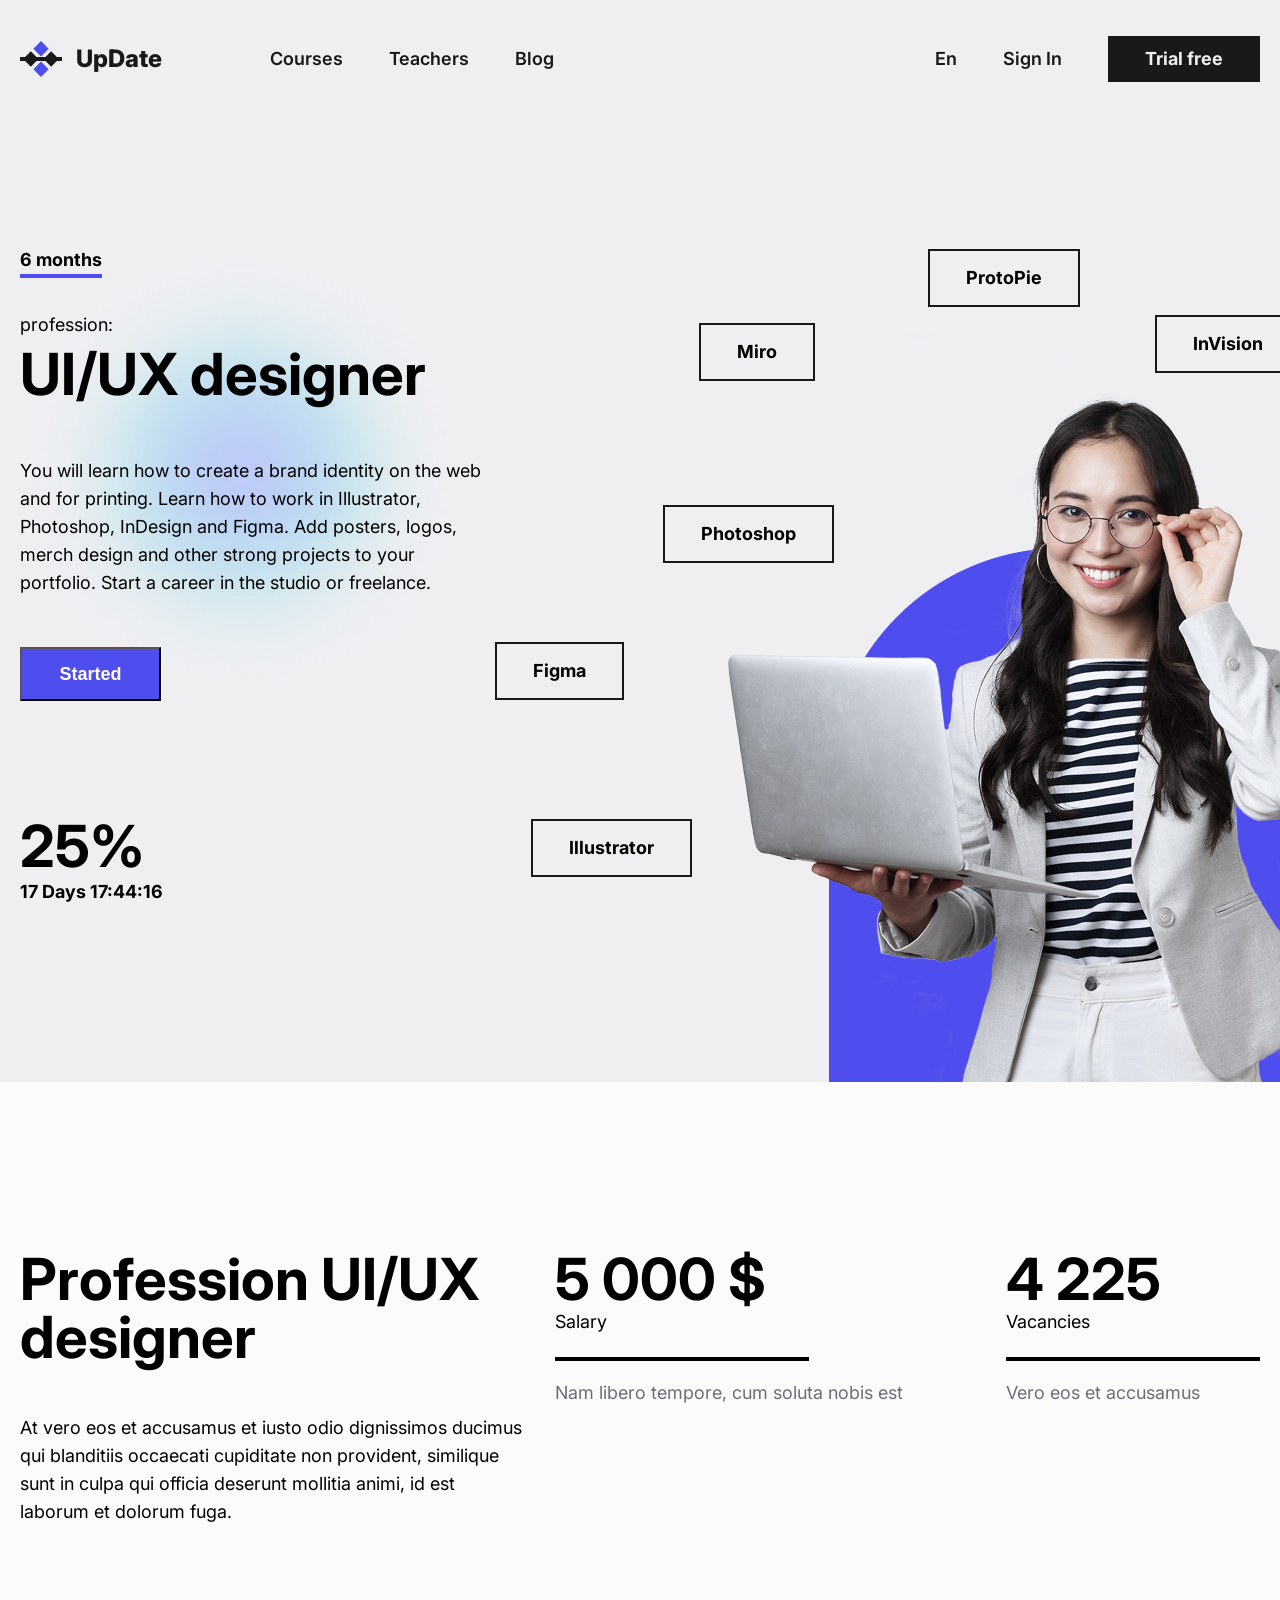
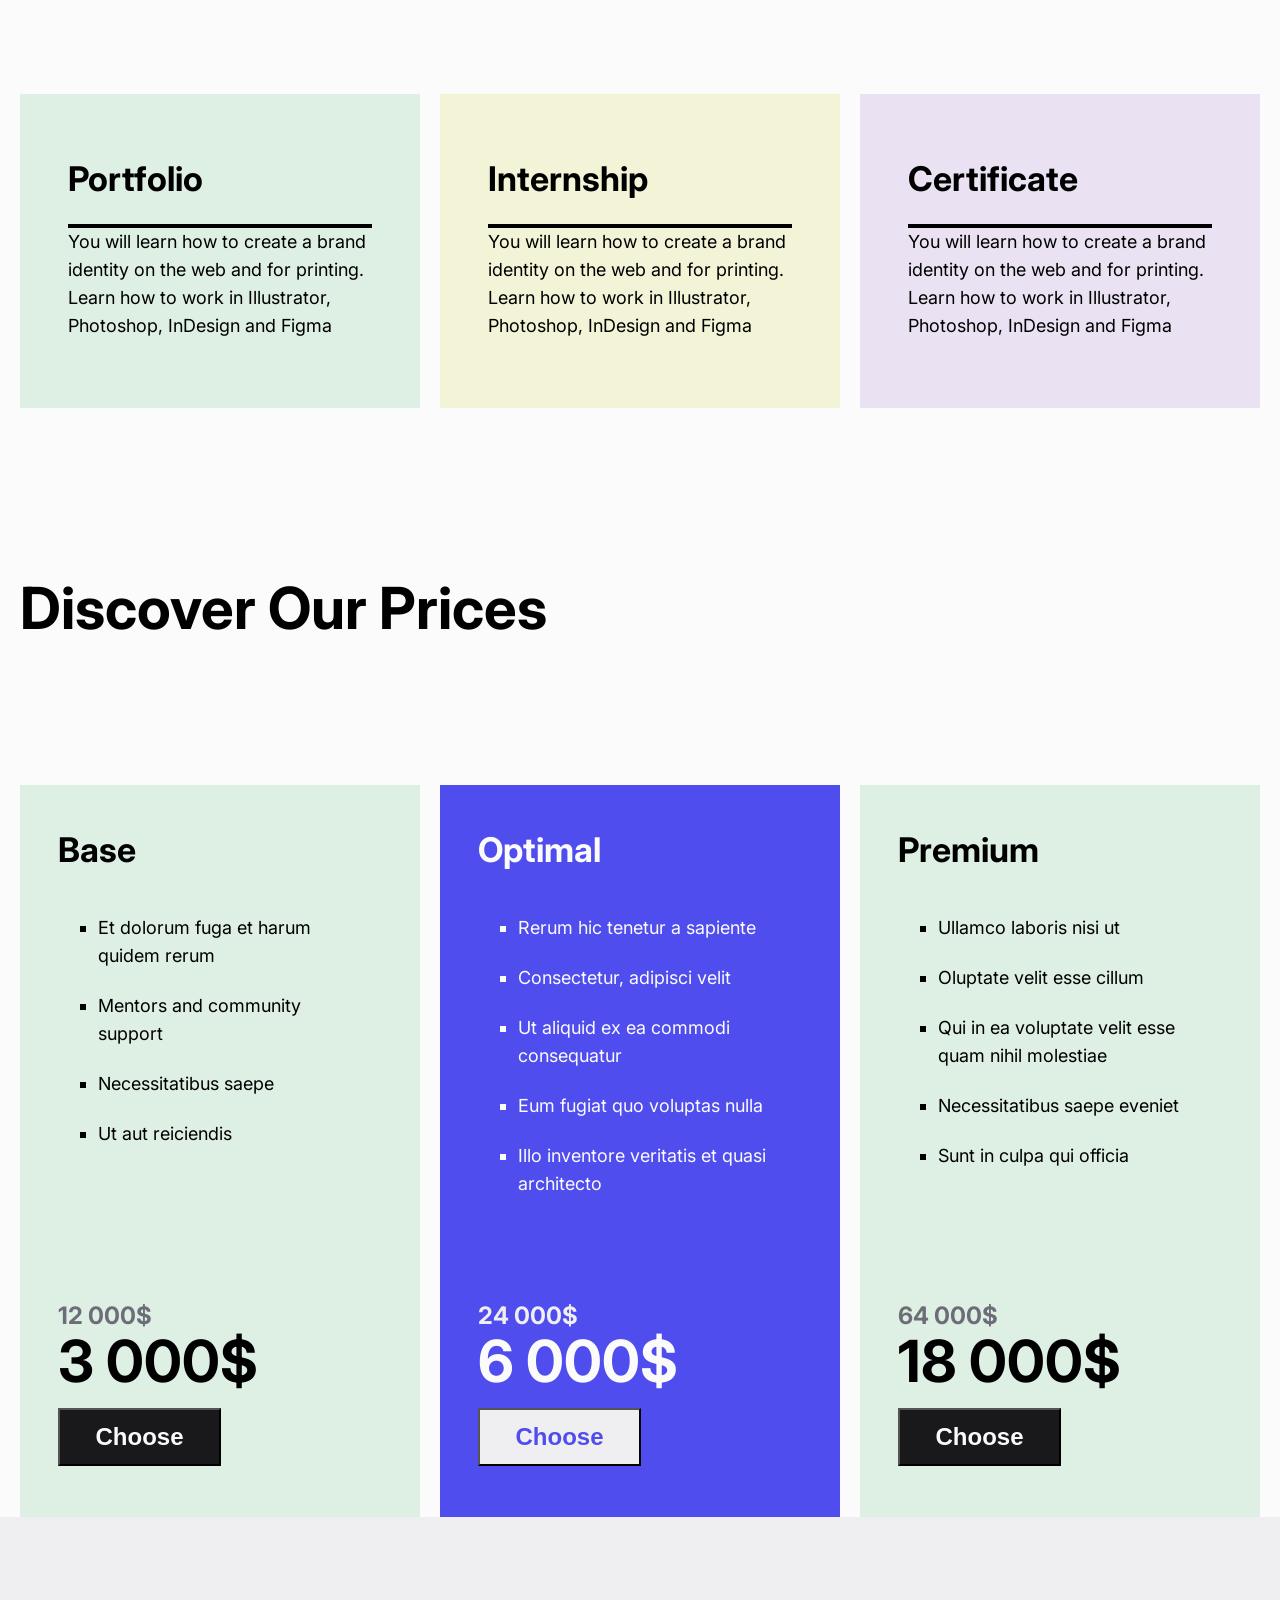
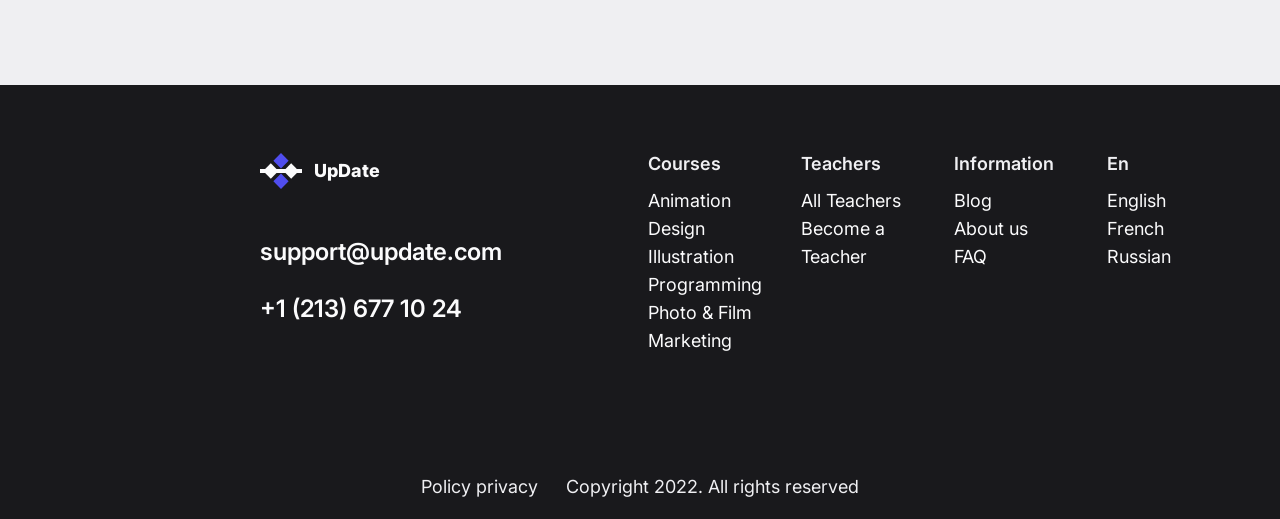
==== index.html @ 4c97e543 "Add files via upload" ====
<!DOCTYPE html>
<html lang="En">
<head>
    <meta charset="UTF-8">
    <meta name="viewport" content="width=device-width, initial-scale=1.0">
    <meta http-equiv="X-UA-Compatible" content="ie=edge">
    <link rel="preconnect" href="https://fonts.googleapis.com">
    <link rel="preconnect" href="https://fonts.gstatic.com" crossorigin>
    <link href="https://fonts.googleapis.com/css2?family=Inter:wght@400;600;700;800&display=swap" rel="stylesheet">
    <link rel="stylesheet" href="style/all.css">
    <title>Document</title>
</head>
<body>
<header class="container header">
    <div class="header_-_box">
        <a class="logo" href="index.html">
            <img src="img/logo.svg" alt="Логотип компанії">
            UpDate
        </a>
        <nav class="nav">
            <ul class="nav_-_list">
                <li>
                    <a class="link" href="#"> Courses</a>    
                </li>
                <li>
                    <a class="link" href="#"> Teachers</a>    
                </li>
                <li>
                    <a class="link" href="#"> Blog</a>    
                </li>
            </ul>
        </nav>
    </div>
    <div class="btn_-_box">
        <a class="header_-_link" href="#">
            En
        </a>
        <a class="header_-_link" href="#">
            Sign In
        </a>
        <a class="header_-_btn" href="#">
            Trial free
        </a>
    </div>
</header>
<main>
    <section class="offer container">
        <div class="offer_-_holder">
            <p class="months" tabindex="0">
                6 months
            </p>
            <p class="prof" tabindex="0">
                profession:
            </p>
            <h1 class="offer_-_title" tabindex="0">
                UI/UX designer
            </h1>
            <blockquote class="offer_-_description" tabindex="0">
                You will learn how to create a brand identity on the web and for printing. Learn how to work in Illustrator, Photoshop, InDesign and Figma.
                Add posters, logos, merch design and other strong projects to your portfolio. Start a career in the studio or freelance.
            </blockquote>
            <button class="button" aria-pressed="false" aria-label="Почати навчання на курсі UI/UX designer">
                Started
            </button>
            <p class="offer_-_sale" tabindex="0">
                25%
            </p>
            <p class="offer_-_time" tabindex="0">
            <time>
                17 Days 17:44:16
            </time>
            </p>
        </div>        
        <ul class="offer_-_list">
            <li class="li_-_1" tabindex="0">
                Illustrator
            </li>
            <li class="li_-_2" tabindex="0">
                Figma
            </li>
            <li class="li_-_3" tabindex="0">
                Photoshop
            </li>
            <li class="li_-_4" tabindex="0">
                Miro
            </li>
            <li class="li_-_5" tabindex="0">
                ProtoPie
            </li>
            <li class="li_-_6" tabindex="0">
                InVision
            </li>
        </ul>
    </section>
    <section class="profession">
        <div class="container">                 
            <div class="profession_-_header">
                <div class="profession_-_info">
                    <h2 class="profession_-_title" tabindex="0">
                        Profession UI/UX designer
                    </h2>
                    <p class="profession_-_description" tabindex="0">
                        At vero eos et accusamus et iusto odio dignissimos ducimus qui blanditiis  occaecati cupiditate non provident, similique sunt in culpa qui officia deserunt mollitia animi, id est laborum et dolorum fuga.
                    </p>
                </div>
                <div class="profession_-_stat">
                    <div class="stat_-_item">
                        <div class="stat_-_item__value" tabindex="0">
                            5 000 $
                        </div>
                        <div class="stat_-_item__label" tabindex="0">
                            Salary
                        </div>
                        <p class="stat_-_item__subtext" tabindex="0">
                            Nam libero tempore, cum soluta nobis est</p>
                        </div>
                    <div class="stat_-_item">
                        <div class="stat_-_item__value" tabindex="0">
                            4 225
                        </div>
                        <div class="stat_-_item__label" tabindex="0">
                            Vacancies
                        </div>
                        <p class="stat_-_item__subtext" tabindex="0">
                            Vero eos et accusamus
                        </p>
                    </div>
                </div>
            </div>
            <div class="cards_-_wrapper">
                <article class="card" tabindex="0" role="region" aria-labelledby="title-1">
                    <h3 class="card_-_title" id="title-1">
                        Portfolio
                    </h3>
                    <p class="card_-_description">
                        You will learn how to create a brand identity on the web and for printing. Learn how to work in Illustrator, Photoshop, InDesign and Figma
                    </p>
                </article>
                <article class="card" tabindex="0" role="region" aria-labelledby="title-2">
                    <h3 class="card_-_title" id="title-2">
                        Internship
                    </h3>
                    <p class="card_-_description">
                        You will learn how to create a brand identity on the web and for printing. Learn how to work in Illustrator, Photoshop, InDesign and Figma
                    </p>
                </article>
                <article class="card" tabindex="0" role="region" aria-labelledby="title-3">
                    <h3 class="card_-_title" id="title-3">
                        Certificate
                    </h3>
                    <p class="card_-_description">
                        You will learn how to create a brand identity on the web and for printing. Learn how to work in Illustrator, Photoshop, InDesign and Figma
                    </p>
                </article>
            </div>
        </div>    
    </section>
    <section class="prices">
        <div class="container">
            <div class="prices_-_header">   
                <h2 class="offer_-_prices" tabindex="0">
                    Discover Our Prices
                </h2>
            </div>
            <div class="allprices">
                <article class="card_-_price" aria-labelledby="price-title-1">
                    <h3 class="card_-_price-title" id="price-title-1">
                        Base
                    </h3>
                    <ul class="card_-_price-list">
                        <li class="price_-_item"> Et dolorum fuga et harum quidem rerum </li>
                        <li class="price_-_item"> Mentors and community support </li>
                         <li class="price_-_item"> Necessitatibus saepe </li>
                        <li class="price_-_item"> Ut aut reiciendis </ul>
                    <p class="base_-_price"> 
                        <span class="visually-hidden">Звичайна ціна</span>  
                            12 000$
                    </p>
                    <p class="price_-_sale">
                        <span class="visually-hidden">Ціна зі знижкою</span> 
                            3 000$
                    </p>
                    <button class="button_-_price" aria-pressed="false" aria-label="Обрати тариф Base за 3 000$">
                        Choose
                    </button>    
                </article>
                <article class="card_-_price" aria-label="price-title-2">
                    <h3 class="card_-_price-title" id="price-title-2">
                        Optimal
                    </h3>
                    <ul class="card_-_price-list">
                        <li class="price_-_item"> Rerum hic tenetur a sapiente </li>
                        <li class="price_-_item"> Consectetur, adipisci velit </li>
                        <li class="price_-_item"> Ut aliquid ex ea commodi consequatur </li>
                        <li class="price_-_item"> Eum fugiat quo voluptas nulla </li>
                        <li class="price_-_item"> Illo inventore veritatis et quasi architecto </li>
                    </ul>  
                    <p class="base_-_price-optimal">
                        <span class="visually-hidden">Звичайна ціна</span>
                            24 000$
                    </p>
                    <p class="price_-_sale">
                        <span class="visually-hidden">Ціна зі знижкою</span>
                            6 000$
                    </p>
                    <button class="button_-_price-optimal" aria-pressed="false" aria-label="Обрати тариф Optimal за 6 000$">
                        Choose
                    </button>
                </article>
                <article class="card_-_price" aria-label="price-title-3">
                    <h3 class="card_-_price-title" id="price-title-3">
                        Premium
                    </h3>
                    <ul class="card_-_price-list">
                        <li class="price_-_item"> Ullamco laboris nisi ut </li>
                        <li class="price_-_item"> Oluptate velit esse cillum </li>
                        <li class="price_-_item"> Qui in ea voluptate velit esse quam nihil molestiae </li>
                        <li class="price_-_item"> Necessitatibus saepe eveniet </li>
                        <li class="price_-_item"> Sunt in culpa qui officia </li>                     
                    </ul>  
                    <p class="base_-_price">
                        <span class="visually-hidden">Звичайна ціна</span>
                            64 000$
                    </p>
                    <p class="price_-_sale">
                        <span class="visually-hidden">Ціна зі знижкою</span>
                            18 000$
                    </p>
                    <button class="button_-_price" aria-pressed="false" aria-label="Обрати тариф Premium за 18 000$">
                        Choose
                    </button>
                </article>
            </div>
        </div>
    </section>
</main>
<footer class="container wrapper">
    <section class="content">
        <div>
            <a class="footer_-_logo" href="index.html">
                <img src="img/logo-footer.svg" alt="Логотип компанії">
                    UpDate
            </a>
            <a class="contact" href="mailto:support@update.com">
                support@update.com
            </a>         
            <a class="contact" href="tel:12136771024">
                +1 (213) 677 10 24
            </a>    
        </div>
        <div class="sitemap">
            <h6 class="sitemap_-_title" tabindex="0">
                Courses
            </h6>
            <ul class="sitemap_-_list">
                <li>
                    <a class="sitemap_-_link" href="#"> Animation </a>
                </li>
                <li>
                    <a class="sitemap_-_link" href="#"> Design </a>
                </li>
                <li>
                    <a class="sitemap_-_link" href="#"> Illustration </a>
                </li>
                <li>
                    <a class="sitemap_-_link" href="#"> Programming </a>
                </li>
                <li>
                    <a class="sitemap_-_link" href="#"> Photo & Film </a>
                </li>
                <li>
                    <a class="sitemap_-_link" href="#"> Marketing </a>
                </li>
            </ul>
        </div>
        <div class="sitemap">    
            <h6 class="sitemap_-_title" tabindex="0">
                Teachers
            </h6>
            <ul class="sitemap_-_list">
                <li>
                    <a class="sitemap_-_link" href="#"> All Teachers </a>
                </li>
                <li>
                    <a class="sitemap_-_link" href="#"> Become a Teacher </a>
                </li>
            </ul>
        </div>  
        <div class="sitemap">  
            <h6 class="sitemap_-_title" tabindex="0">
                Information
            </h6>
            <ul class="sitemap_-_list">
                <li>
                    <a class="sitemap_-_link" href="#"> Blog </a>
                </li>
                <li>
                    <a class="sitemap_-_link" href="#"> About us </a>
                </li>
                <li>
                    <a class="sitemap_-_link" href="#"> FAQ </a>
                </li>
            </ul>
        </div> 
        <div class="sitemap">   
            <h6 class="sitemap_-_title" tabindex="0">
                En
            </h6>
            <ul class="sitemap_-_list">
                <li>
                    <a class="sitemap_-_link" href="#"> English </a>
                </li>
                <li>
                    <a class="sitemap_-_link" href="#"> French </a>
                </li>
                <li>
                    <a class="sitemap_-_link" href="#"> Russian </a>
                </li>
            </ul>
        </div>
    </section>
    <section class="copyright">
        <div>
            <a class="copyright_-_link" href="#"> 
                Policy privacy 
            </a>
        </div>
        <div>    
            <p tabindex="0">
                Copyright 2022. All rights reserved
            </p>
        </div>
    </section>
</footer>   
</body>
</html>
---- style/all.css ----
html{
  font-size: 100%; 
}
body{
    background-color: #EFEFF2;
    margin: 0;
    color: black;
    font: 400 18px/28px Inter, sans-serif; 
}
.container{
    max-width: 1440px;
    width: 100%;
    margin: 0 auto;
    padding: 0 20px;
    box-sizing: border-box;
}
.header{
    display: flex;
    justify-content: space-between;
    align-items: center;            
    padding-top: 36px;              
    margin-bottom: 167px;
}
.header_-_box{
    display: flex;
    align-items: center;
    gap: 68px;
    padding: 0;
}
.nav_-_list{
    display: flex;
    list-style: none;
    gap: 46px;
    align-items: center;
    margin: 0;
    font-size: 18px;
    line-height: 22px;
    font-weight: 600;
}
.link{
    color: #19191C;
    text-decoration: none;
}
.btn_-_box{
    display: flex;
    gap: 46px; 
    align-items: center;
    padding: 0;   
}
.logo{
    font-weight: 800;
    font-size: 24px;
    line-height: 30px;
    display: flex;
    align-items: center;
    gap: 14px;
    color: #19191C;
    text-decoration: none;
}
.header_-_link{
    color: #19191C;
    font-size: 18px;
    line-height: 22px;
    font-weight: 600;
    text-decoration: none;
}
.header_-_btn{
    background-color: #19191C;
    color: #EFEFF2;
    padding: 12px 37px;
    text-decoration: none; 
    font-size: 18px;
    line-height: 22px;
    font-weight: 700;
}
.offer{
    display: flex;
    justify-content: space-between;
    padding-top: 0; 
    margin-top: 0;
}
.offer_-_holder{
    width: 648px; 
    height: 636px; 
    box-sizing: border-box;
    position: relative;
}  
.offer_-_holder > * {
    position: relative;
    z-index: 1;
}
.offer_-_holder::before{
    content: "";
    position: absolute;
    width: 444px;
    height: 444px;
    z-index: 0; /* Ховаємо фон під текст */
    background-image: url(../img/Ellipse\ 20.png); 
    background-position: center;
    background-size: contain;     /* Зберігає СПРАВЖНІЙ (оригінальний) розмір картинки */
    background-repeat: no-repeat;
    top: 0;
    left: 0;
}
.months{
    font-weight: 700;
    font-size: 18px;
    line-height: 22px;
    text-decoration: underline;
    text-decoration-color: #504DEE;
    text-decoration-thickness: 4px;
    text-underline-offset: 8px;
    margin-top: 0;
    margin-bottom: 40px;
}
.prof{
    margin-top: 0;
    margin-bottom: 0;
}
.offer_-_title{
    font-weight: 700;
    font-size: 58px;
    line-height: 70px;
    margin-top: 0;
    margin-bottom: 0
}
.offer_-_description{
    margin: 48px 0 50px 0;
    font-weight: 400;
    font-size: 18px;
    line-height: 28px;
}
.button{
    color: white; 
    background-color: #504DEE;
    font-weight: 700;
    font-size: 18px;
    line-height: 22px;
    width: 141px;  
    height: 54px;
    margin-bottom: 110px;
}
.button:focus-visible,
.button:focus-visible{
    outline: 3px solid #000;
    outline-offset: 2px;
}
.offer_-_sale{
    font-weight: 700;
    font-size: 58px;
    line-height: 70px;
    margin: 0;
}
.offer_-_time{
    font-weight: 700;
    font-size: 18px;
    line-height: 22px;
    margin: 0;
}
.offer_-_list{
    position: relative;
    padding: 0;
    margin: 0;
    width: 1043px; 
    height: 832.5px;  
    font-weight: 700;
    font-size: 18px;
    line-height: 22px;
    list-style: none;
    box-sizing: border-box;
}
.offer_-_list > li {
    position: absolute;
    z-index: 1;
    border: 2px solid #19191C;
    padding: 16px 36px;
    background-color: #EFEFF2;
}
.li_-_1{ 
    top: 570px; 
    left: 36px; 
}
.li_-_2{ 
    top: 393px; 
    left: 0; 
}
.li_-_3{ 
    top: 256px; 
    left: 168px; 
}
.li_-_4{ 
    top: 74px;  
    left: 204px; 
}
.li_-_5{ 
    top: 0px;   
    left: 433px; 
}
.li_-_6{ 
    top: 66px;  
    left: 660px; 
}
.offer_-_list::before{
    content: "";
    position: absolute;
    width: 831px;
    height: 751px;
    z-index: 0; 
    background-image: url(../img/offer-girl.png),url(../img/offer.png); 
    background-position: center, calc(50% - 60.5px) bottom;
    background-size: auto;     /* Зберігає СПРАВЖНІЙ (оригінальний) розмір картинки */
    background-repeat: no-repeat;
    top: 82px;
    left: 212px;
}
.profession{
    background-color: #FBFBFC; 
}
.profession_-_header{
    display: flex;
    justify-content: space-between;
    align-items: flex-start;
    gap: 28px;
    padding-top: 168px;
    margin-bottom: 168px;
}
.profession_-_info{
    flex: 1;
    max-width: 588px;
}
.profession_-_title, .stat_-_item__value{
    font-weight: 700;
    font-size: 58px;
    line-height: 100%;
    margin-top: 0;
}
.profession_-_description{
    margin: 0;
}
.profession_-_stat{
    display: flex;
    gap: 103px;
}
.stat_-_item{
   max-width: 354px; 
}
.stat_-_item__label{
    border-bottom: 4px solid black;
    width: 254px;
    display: block;
    padding-bottom: 21px;
}
.stat_-_item__subtext{
    color: #6D6D77;
}
.cards_-_wrapper{
    display: flex;
    flex-direction: row;
    flex-wrap: wrap;
    align-items: stretch;
    gap: 20px;
}
.card:focus,
.card:focus-visible {
    outline: 3px solid #000;
    outline-offset: 4px;      
}
.card{
    flex: 1 1 300px;
    display: flex;
    flex-direction: column; 
    max-width: 467px;
    height: auto;
    background-color:#DEEFE4;
    padding: 68px 48px;
    box-sizing: border-box;
}
.card_-_title{
    font-weight: 700;
    font-size: 34px;
    line-height: 100%;
    border-bottom: 4px solid black;
    width: 100%;
    display: block;
    padding-bottom: 28px;
    margin-bottom: 12px;
    margin: 0;
}
.card_-_description{
    margin: 0;
    width: 100%;
}
.cards_-_wrapper .card:nth-child(2){
  background-color: #F3F3D7;
}
.cards_-_wrapper .card:nth-child(3){
  background-color: #EAE2F3;
}
.prices{
    background-color: #FBFBFC; 
} 
.prices_-_header{
    display: flex;
    justify-content: space-between;
    align-items: flex-start;
    padding-top: 171px;
    margin-bottom: 100px;
}
.offer_-_prices{
    font-weight: 700;
    font-size: 58px;
    line-height: 100%;
    margin-top: 0;
}
.allprices{
    display: flex;
    flex-direction: row;
    flex-wrap: wrap;
    align-items: stretch;
    gap: 20px;
    margin-bottom: 168px;
}
.card_-_price{
    flex: 1 1 300px;
    display: flex;
    flex-direction: column; 
    max-width: 467px;
    height: 732px;
    background-color:#DEEFE4;
    padding: 48px 68px 51px 38px;
    box-sizing: border-box; 
}
.card_-_price-title{
    font-weight: 700;
    font-size: 34px;
    line-height: 100%;
    margin: 0;
    padding-bottom: 47px;
}
.card_-_price-list{
    margin: 0;
}
.price_-_item{
    padding-bottom: 22px;
    list-style: square;
    margin: 0;
}
.base_-_price, .base_-_price-optimal{
    font-weight: 700;
    font-size: 24px;
    line-height: 26px;
    margin: 0;
    color: #6D6D77;
    padding-bottom: 3px;
    margin-top: auto;
      
}
.price_-_sale{
    font-weight: 700;
    font-size: 58px;
    line-height: 100%;
    margin: 0;
    padding-bottom: 18px;
}
.button_-_price{
    position: relative;
    background-color: #19191C;
    font-weight: 700;
    font-size: 24px;
    line-height: 26px;
    width: 163px;  
    height: 58px;
    color:#FBFBFC; 
}
.button_-_price-optimal{
    position: relative;
    background-color: #EFEFF2; 
    font-weight: 700;
    font-size: 24px;
    line-height: 26px;
    width: 163px;  
    height: 58px;
    color: #504DEE;
}
.base_-_price-optimal{
    color:#EFEFF2; 
}
.allprices .card_-_price:nth-child(2){
  background-color: #504DEE;
  color: #FBFBFC;
}
.visually-hidden{
    position: absolute;
    width: 1px;
    height: 1px;
    margin: -1px;
    padding: 0;
    overflow: hidden;
    clip: rect(0, 0, 0, 0);
    border: 0;
}
.button_-_price:focus-visible,
.button_-_price-optimal:focus-visible{
    outline: 3px solid #000;
    outline-offset: 2px;
}
footer{
    color: #EFEFF2;
    background-color: #19191C;
    margin: 0;
    font: 400 18px/28px Inter, sans-serif;
}
.wrapper{
    display: flex;
    flex-direction: column;
}
.content{
    display: flex; 
}
.footer_-_logo{
    display: flex;
    padding: 68px 0 48px 240px;
    align-items: center;
    gap: 12px;
    font-weight: 800;
    color: #FBFBFC;
    font-size: 18px;
    line-height: 22px;
    text-decoration: none;
}
.contact{
    display: flex;
    font-weight: 600;
    padding: 0 146px 28px 240px;
    color: #FBFBFC;
    font-size: 24px;
    line-height: 29px;
    text-decoration: none;
}
.sitemap{
    display: flex;
    flex-direction: column;
    width: 100%;
    padding-top: 0;
    padding: 68px 0 100px 0;
    gap: 12px;
}
.sitemap_-_title{ 
    font-weight: 600;
    font-size: 18px;
    line-height: 22px;
    margin: 0;
}
.sitemap_-_list{
    list-style-type: none;
    padding-left: 0;
    margin: 0; 
}
.sitemap_-_link{
    font-weight: 400;
    font-size: 18px;
    line-height: 28px;
    text-decoration: none;
    color: #FBFBFC;
}
.copyright{  
    display: flex;
    flex-direction: row;
    justify-content: center;
    align-items: center;
    gap: 28px;  
}           
.copyright_-_link{
    color: #EFEFF2;
    text-decoration: none;
}
@media screen and (max-width: 24.375em){
body{
    font-size: 1rem;
    line-height: 1.375rem;
}
.container{
    padding: 0 1rem;
    
}
.header, .header_-_box, .nav_-_list{
    flex-direction: column;
    align-items: flex-start;
}
.header{
    gap: 1.25rem;
    margin-bottom: 1.25rem;
}
.header_-_box{
    gap: 1rem;
    width: 100%;
}
.nav_-_list{
    gap: 0.75rem;
    padding: 0;
}
.btn_-_box{
    flex-direction: column;
    align-items: flex-start;
    flex-wrap: wrap;
    gap: 1rem;
    width: 100%;
}
.header_-_btn{
    padding: 0.5rem 1.25rem;
    font-size: 1rem;
}
.offer{
    flex-direction: column;
}
.offer_-_holder{
    width: 100%;
    height: auto;
}
.offer_-_holder::before{
    width: 15.625rem;
    height: 15.625rem;
}
.months{
    margin: 0 0 1.25rem;
}
.offer_-_title{
    font-size: 2rem;
    line-height: 2.5rem;
}
.offer_-_description{
    margin: 1.5rem 0;
    font-size: 1rem;
    line-height: 1.375rem;
}
.button{
    margin-bottom: 1.25rem;
}
.offer_-_list{
    position: static;
    width: 100%;
    height: auto;
    display: flex;
    flex-wrap: wrap;
    gap: 0.625rem;
    margin-top: 1.875rem;
}
.offer_-_list::before{
    display: none;
}
.offer_-_list > li{
    position: static;
    padding: 0.5rem 1rem;
    font-size: 1rem;
}
.profession_-_header{
    flex-direction: column;
    padding-top: 2.5rem;
    margin-bottom: 2.5rem;
}
.profession_-_title, 
.stat_-_item__value, .offer_-_prices, 
.offer_-_sale, .price_-_sale{
    font-size: 2rem;
    line-height: 2.375rem;
}
.profession_-_stat{
    flex-direction: column;
    gap: 1.5rem;
}
.stat_-_item__label{
    width: 100%;
}
.cards_-_wrapper{
    flex-direction: column;
}
.card{
    max-width: 100%;
    padding: 2rem 1.25rem;
}
.card_-_title, .card_-_price-title{
    font-size: 1.5rem;
}
.prices_-_header{
    padding-top: 2.5rem;
    margin-bottom: 1.25rem;
}
.allprices{
    flex-direction: column;
    margin-bottom: 2.5rem;
}
.card_-_price{
    max-width: 100%;
    height: auto;
    padding: 1.875rem 1.25rem;
}
.content{
    flex-direction: column;
}
.footer_-_logo{
    padding: 1.875rem 0 1.25rem 0;
}
.contact{
    padding: 0 0 1rem 0;
    font-size: 1.125rem;
}
.sitemap{
    padding: 1.25rem 0;
}
.copyright{
    flex-direction: column;
    gap: 0.75rem;
    padding-bottom: 1.25rem; 
}
}
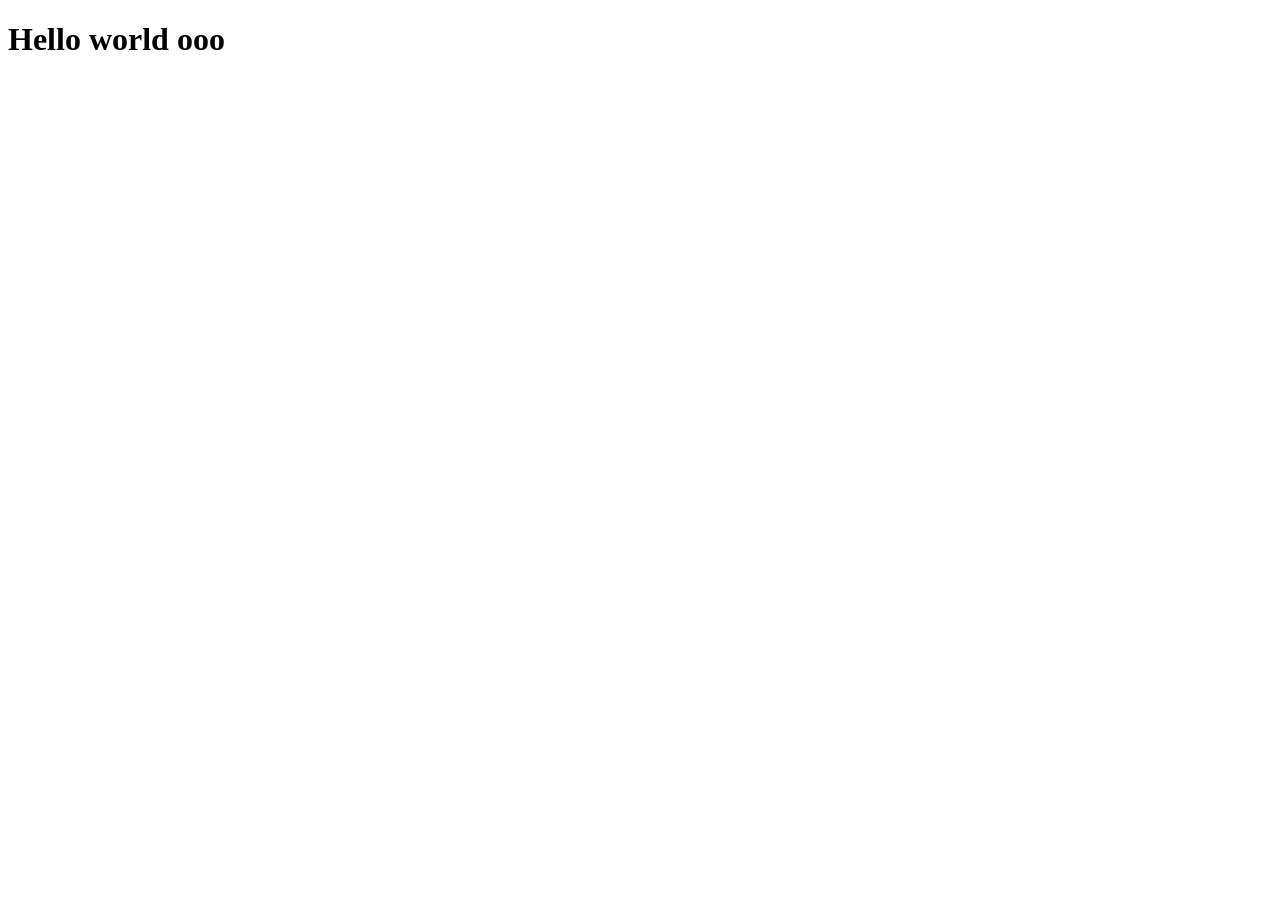
==== commit 611ba4c9: "зміни до h1" ====
--- a/index.html
+++ b/index.html
@@ -1,336 +1,11 @@
-<!DOCTYPE html>
-<html lang="En">
-<head>
-    <meta charset="UTF-8">
-    <meta name="viewport" content="width=device-width, initial-scale=1.0">
-    <meta http-equiv="X-UA-Compatible" content="ie=edge">
-    <link rel="preconnect" href="https://fonts.googleapis.com">
-    <link rel="preconnect" href="https://fonts.gstatic.com" crossorigin>
-    <link href="https://fonts.googleapis.com/css2?family=Inter:wght@400;600;700;800&display=swap" rel="stylesheet">
-    <link rel="stylesheet" href="style/all.css">
-    <title>Document</title>
-</head>
-<body>
-<header class="container header">
-    <div class="header_-_box">
-        <a class="logo" href="index.html">
-            <img src="img/logo.svg" alt="Логотип компанії">
-            UpDate
-        </a>
-        <nav class="nav">
-            <ul class="nav_-_list">
-                <li>
-                    <a class="link" href="#"> Courses</a>    
-                </li>
-                <li>
-                    <a class="link" href="#"> Teachers</a>    
-                </li>
-                <li>
-                    <a class="link" href="#"> Blog</a>    
-                </li>
-            </ul>
-        </nav>
-    </div>
-    <div class="btn_-_box">
-        <a class="header_-_link" href="#">
-            En
-        </a>
-        <a class="header_-_link" href="#">
-            Sign In
-        </a>
-        <a class="header_-_btn" href="#">
-            Trial free
-        </a>
-    </div>
-</header>
-<main>
-    <section class="offer container">
-        <div class="offer_-_holder">
-            <p class="months" tabindex="0">
-                6 months
-            </p>
-            <p class="prof" tabindex="0">
-                profession:
-            </p>
-            <h1 class="offer_-_title" tabindex="0">
-                UI/UX designer
-            </h1>
-            <blockquote class="offer_-_description" tabindex="0">
-                You will learn how to create a brand identity on the web and for printing. Learn how to work in Illustrator, Photoshop, InDesign and Figma.
-                Add posters, logos, merch design and other strong projects to your portfolio. Start a career in the studio or freelance.
-            </blockquote>
-            <button class="button" aria-pressed="false" aria-label="Почати навчання на курсі UI/UX designer">
-                Started
-            </button>
-            <p class="offer_-_sale" tabindex="0">
-                25%
-            </p>
-            <p class="offer_-_time" tabindex="0">
-            <time>
-                17 Days 17:44:16
-            </time>
-            </p>
-        </div>        
-        <ul class="offer_-_list">
-            <li class="li_-_1" tabindex="0">
-                Illustrator
-            </li>
-            <li class="li_-_2" tabindex="0">
-                Figma
-            </li>
-            <li class="li_-_3" tabindex="0">
-                Photoshop
-            </li>
-            <li class="li_-_4" tabindex="0">
-                Miro
-            </li>
-            <li class="li_-_5" tabindex="0">
-                ProtoPie
-            </li>
-            <li class="li_-_6" tabindex="0">
-                InVision
-            </li>
-        </ul>
-    </section>
-    <section class="profession">
-        <div class="container">                 
-            <div class="profession_-_header">
-                <div class="profession_-_info">
-                    <h2 class="profession_-_title" tabindex="0">
-                        Profession UI/UX designer
-                    </h2>
-                    <p class="profession_-_description" tabindex="0">
-                        At vero eos et accusamus et iusto odio dignissimos ducimus qui blanditiis  occaecati cupiditate non provident, similique sunt in culpa qui officia deserunt mollitia animi, id est laborum et dolorum fuga.
-                    </p>
-                </div>
-                <div class="profession_-_stat">
-                    <div class="stat_-_item">
-                        <div class="stat_-_item__value" tabindex="0">
-                            5 000 $
-                        </div>
-                        <div class="stat_-_item__label" tabindex="0">
-                            Salary
-                        </div>
-                        <p class="stat_-_item__subtext" tabindex="0">
-                            Nam libero tempore, cum soluta nobis est</p>
-                        </div>
-                    <div class="stat_-_item">
-                        <div class="stat_-_item__value" tabindex="0">
-                            4 225
-                        </div>
-                        <div class="stat_-_item__label" tabindex="0">
-                            Vacancies
-                        </div>
-                        <p class="stat_-_item__subtext" tabindex="0">
-                            Vero eos et accusamus
-                        </p>
-                    </div>
-                </div>
-            </div>
-            <div class="cards_-_wrapper">
-                <article class="card" tabindex="0" role="region" aria-labelledby="title-1">
-                    <h3 class="card_-_title" id="title-1">
-                        Portfolio
-                    </h3>
-                    <p class="card_-_description">
-                        You will learn how to create a brand identity on the web and for printing. Learn how to work in Illustrator, Photoshop, InDesign and Figma
-                    </p>
-                </article>
-                <article class="card" tabindex="0" role="region" aria-labelledby="title-2">
-                    <h3 class="card_-_title" id="title-2">
-                        Internship
-                    </h3>
-                    <p class="card_-_description">
-                        You will learn how to create a brand identity on the web and for printing. Learn how to work in Illustrator, Photoshop, InDesign and Figma
-                    </p>
-                </article>
-                <article class="card" tabindex="0" role="region" aria-labelledby="title-3">
-                    <h3 class="card_-_title" id="title-3">
-                        Certificate
-                    </h3>
-                    <p class="card_-_description">
-                        You will learn how to create a brand identity on the web and for printing. Learn how to work in Illustrator, Photoshop, InDesign and Figma
-                    </p>
-                </article>
-            </div>
-        </div>    
-    </section>
-    <section class="prices">
-        <div class="container">
-            <div class="prices_-_header">   
-                <h2 class="offer_-_prices" tabindex="0">
-                    Discover Our Prices
-                </h2>
-            </div>
-            <div class="allprices">
-                <article class="card_-_price" aria-labelledby="price-title-1">
-                    <h3 class="card_-_price-title" id="price-title-1">
-                        Base
-                    </h3>
-                    <ul class="card_-_price-list">
-                        <li class="price_-_item"> Et dolorum fuga et harum quidem rerum </li>
-                        <li class="price_-_item"> Mentors and community support </li>
-                         <li class="price_-_item"> Necessitatibus saepe </li>
-                        <li class="price_-_item"> Ut aut reiciendis </ul>
-                    <p class="base_-_price"> 
-                        <span class="visually-hidden">Звичайна ціна</span>  
-                            12 000$
-                    </p>
-                    <p class="price_-_sale">
-                        <span class="visually-hidden">Ціна зі знижкою</span> 
-                            3 000$
-                    </p>
-                    <button class="button_-_price" aria-pressed="false" aria-label="Обрати тариф Base за 3 000$">
-                        Choose
-                    </button>    
-                </article>
-                <article class="card_-_price" aria-label="price-title-2">
-                    <h3 class="card_-_price-title" id="price-title-2">
-                        Optimal
-                    </h3>
-                    <ul class="card_-_price-list">
-                        <li class="price_-_item"> Rerum hic tenetur a sapiente </li>
-                        <li class="price_-_item"> Consectetur, adipisci velit </li>
-                        <li class="price_-_item"> Ut aliquid ex ea commodi consequatur </li>
-                        <li class="price_-_item"> Eum fugiat quo voluptas nulla </li>
-                        <li class="price_-_item"> Illo inventore veritatis et quasi architecto </li>
-                    </ul>  
-                    <p class="base_-_price-optimal">
-                        <span class="visually-hidden">Звичайна ціна</span>
-                            24 000$
-                    </p>
-                    <p class="price_-_sale">
-                        <span class="visually-hidden">Ціна зі знижкою</span>
-                            6 000$
-                    </p>
-                    <button class="button_-_price-optimal" aria-pressed="false" aria-label="Обрати тариф Optimal за 6 000$">
-                        Choose
-                    </button>
-                </article>
-                <article class="card_-_price" aria-label="price-title-3">
-                    <h3 class="card_-_price-title" id="price-title-3">
-                        Premium
-                    </h3>
-                    <ul class="card_-_price-list">
-                        <li class="price_-_item"> Ullamco laboris nisi ut </li>
-                        <li class="price_-_item"> Oluptate velit esse cillum </li>
-                        <li class="price_-_item"> Qui in ea voluptate velit esse quam nihil molestiae </li>
-                        <li class="price_-_item"> Necessitatibus saepe eveniet </li>
-                        <li class="price_-_item"> Sunt in culpa qui officia </li>                     
-                    </ul>  
-                    <p class="base_-_price">
-                        <span class="visually-hidden">Звичайна ціна</span>
-                            64 000$
-                    </p>
-                    <p class="price_-_sale">
-                        <span class="visually-hidden">Ціна зі знижкою</span>
-                            18 000$
-                    </p>
-                    <button class="button_-_price" aria-pressed="false" aria-label="Обрати тариф Premium за 18 000$">
-                        Choose
-                    </button>
-                </article>
-            </div>
-        </div>
-    </section>
-</main>
-<footer class="container wrapper">
-    <section class="content">
-        <div>
-            <a class="footer_-_logo" href="index.html">
-                <img src="img/logo-footer.svg" alt="Логотип компанії">
-                    UpDate
-            </a>
-            <a class="contact" href="mailto:support@update.com">
-                support@update.com
-            </a>         
-            <a class="contact" href="tel:12136771024">
-                +1 (213) 677 10 24
-            </a>    
-        </div>
-        <div class="sitemap">
-            <h6 class="sitemap_-_title" tabindex="0">
-                Courses
-            </h6>
-            <ul class="sitemap_-_list">
-                <li>
-                    <a class="sitemap_-_link" href="#"> Animation </a>
-                </li>
-                <li>
-                    <a class="sitemap_-_link" href="#"> Design </a>
-                </li>
-                <li>
-                    <a class="sitemap_-_link" href="#"> Illustration </a>
-                </li>
-                <li>
-                    <a class="sitemap_-_link" href="#"> Programming </a>
-                </li>
-                <li>
-                    <a class="sitemap_-_link" href="#"> Photo & Film </a>
-                </li>
-                <li>
-                    <a class="sitemap_-_link" href="#"> Marketing </a>
-                </li>
-            </ul>
-        </div>
-        <div class="sitemap">    
-            <h6 class="sitemap_-_title" tabindex="0">
-                Teachers
-            </h6>
-            <ul class="sitemap_-_list">
-                <li>
-                    <a class="sitemap_-_link" href="#"> All Teachers </a>
-                </li>
-                <li>
-                    <a class="sitemap_-_link" href="#"> Become a Teacher </a>
-                </li>
-            </ul>
-        </div>  
-        <div class="sitemap">  
-            <h6 class="sitemap_-_title" tabindex="0">
-                Information
-            </h6>
-            <ul class="sitemap_-_list">
-                <li>
-                    <a class="sitemap_-_link" href="#"> Blog </a>
-                </li>
-                <li>
-                    <a class="sitemap_-_link" href="#"> About us </a>
-                </li>
-                <li>
-                    <a class="sitemap_-_link" href="#"> FAQ </a>
-                </li>
-            </ul>
-        </div> 
-        <div class="sitemap">   
-            <h6 class="sitemap_-_title" tabindex="0">
-                En
-            </h6>
-            <ul class="sitemap_-_list">
-                <li>
-                    <a class="sitemap_-_link" href="#"> English </a>
-                </li>
-                <li>
-                    <a class="sitemap_-_link" href="#"> French </a>
-                </li>
-                <li>
-                    <a class="sitemap_-_link" href="#"> Russian </a>
-                </li>
-            </ul>
-        </div>
-    </section>
-    <section class="copyright">
-        <div>
-            <a class="copyright_-_link" href="#"> 
-                Policy privacy 
-            </a>
-        </div>
-        <div>    
-            <p tabindex="0">
-                Copyright 2022. All rights reserved
-            </p>
-        </div>
-    </section>
-</footer>   
-</body>
+<!DOCTYPE html>
+<html lang="en">
+<head>
+    <meta charset="UTF-8">
+    <meta name="viewport" content="width=device-width, initial-scale=1.0">
+    <title>Start</title>
+</head>
+<body>
+    <h1>Hello world ooo</h1>
+</body>
 </html>
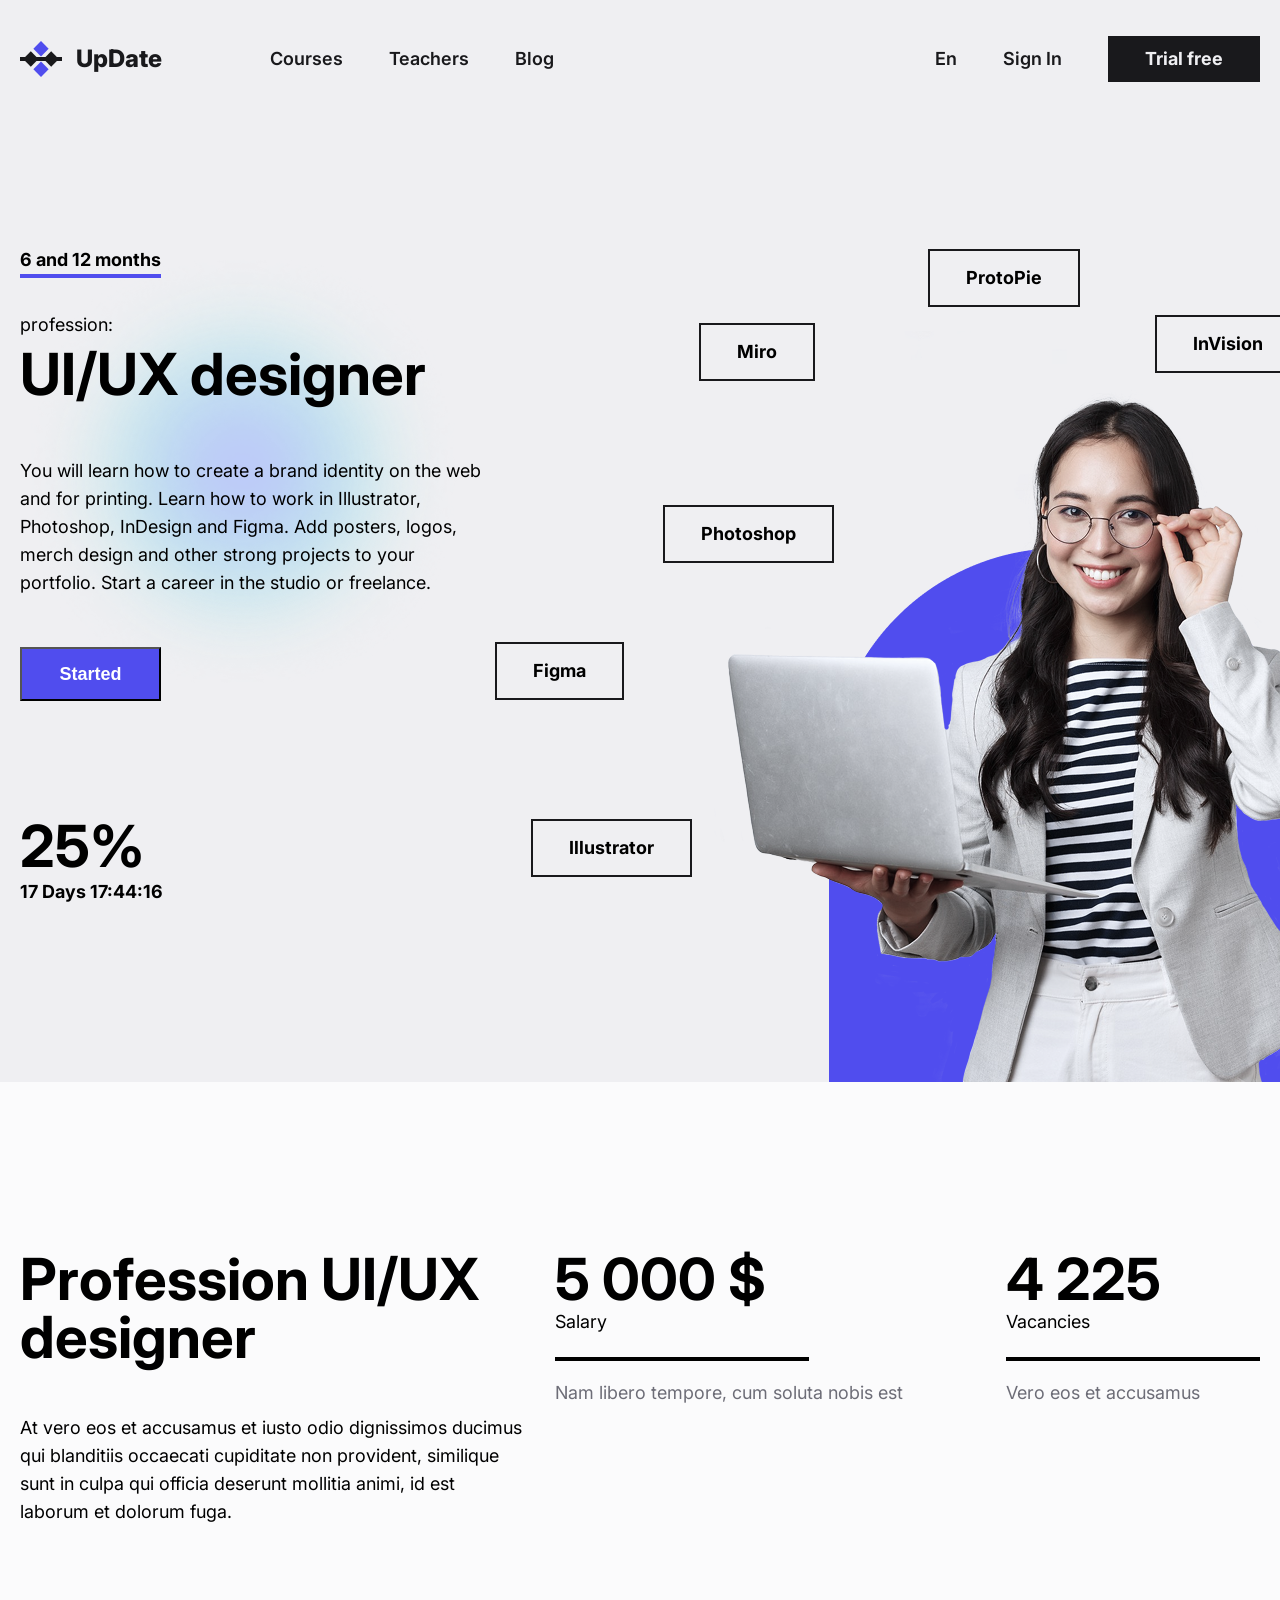
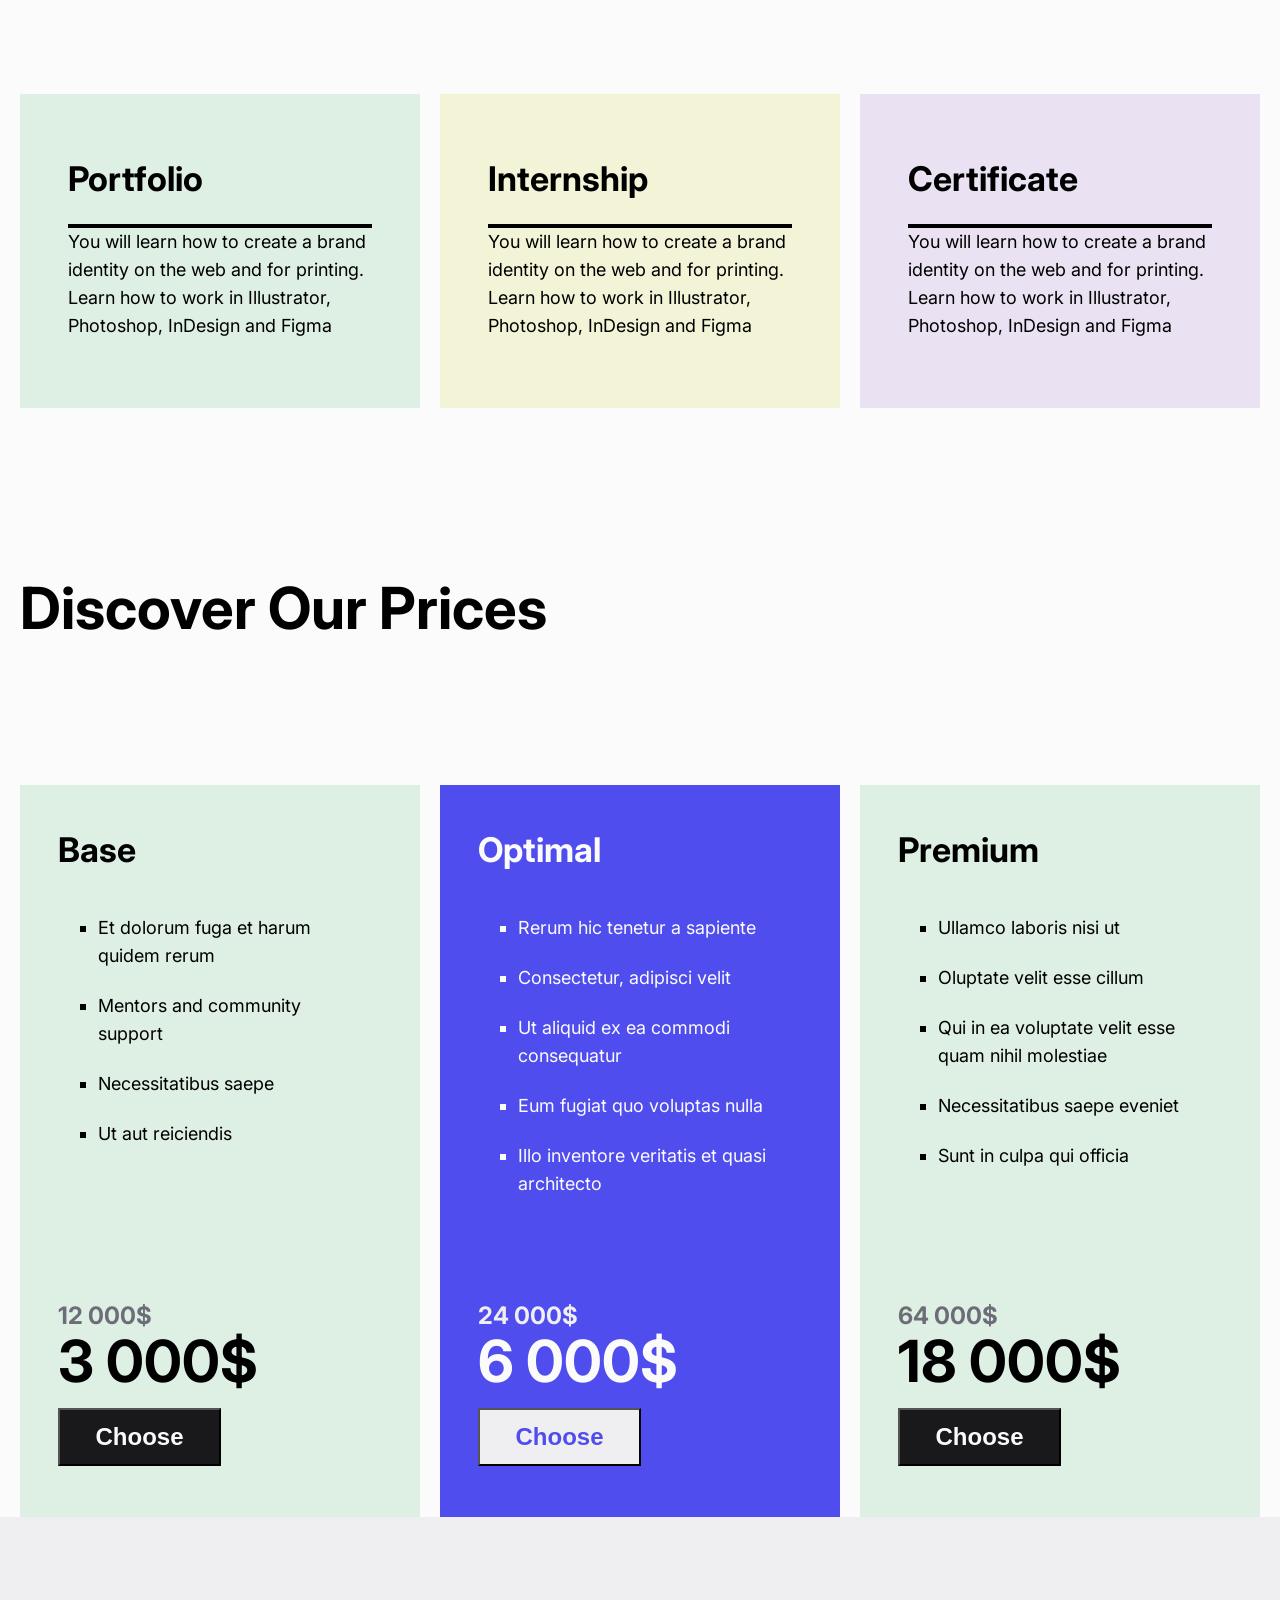
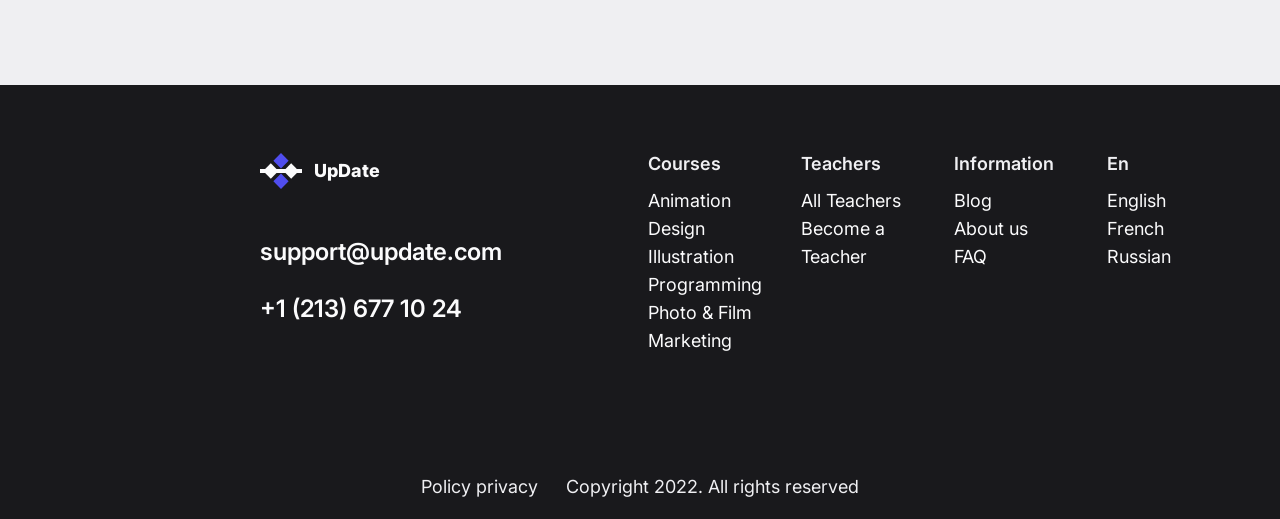
==== commit 4da6c7d6: "Оновлено головну сторінку" ====
--- a/index.html
+++ b/index.html
@@ -1,11 +1,337 @@
 <!DOCTYPE html>
-<html lang="en">
+<html lang="En">
 <head>
     <meta charset="UTF-8">
     <meta name="viewport" content="width=device-width, initial-scale=1.0">
-    <title>Start</title>
+    <meta http-equiv="X-UA-Compatible" content="ie=edge">
+    <link rel="preconnect" href="https://fonts.googleapis.com">
+    <link rel="preconnect" href="https://fonts.gstatic.com" crossorigin>
+    <link href="https://fonts.googleapis.com/css2?family=Inter:wght@400;600;700;800&display=swap" rel="stylesheet">
+    <link rel="stylesheet" href="style/all.css">
+    <title>Document</title>
 </head>
 <body>
-    <h1>Hello world ooo</h1>
+<header class="container header">
+    <div class="header_-_box">
+        <a class="logo" href="index.html">
+            <img src="img/logo.svg" alt="Логотип компанії">
+            UpDate
+        </a>
+        <nav class="nav">
+            <ul class="nav_-_list">
+                <li>
+                    <a class="link" href="#"> Courses</a>    
+                </li>
+                <li>
+                    <a class="link" href="#"> Teachers</a>    
+                </li>
+                <li>
+                    <a class="link" href="#"> Blog</a>    
+                </li>
+            </ul>
+        </nav>
+    </div>
+    <div class="btn_-_box">
+        <a class="header_-_link" href="#">
+            En
+        </a>
+        <a class="header_-_link" href="#">
+            Sign In
+        </a>
+        <a class="header_-_btn" href="#">
+            Trial free
+        </a>
+    </div>
+</header>
+<main>
+    <section class="offer container">
+        <div class="offer_-_holder">
+            <p class="months" tabindex="0">
+                6 and 12 months
+            </p>
+            <p class="prof" tabindex="0">
+                profession:
+            </p>
+            <h1 class="offer_-_title" tabindex="0">
+                UI/UX designer
+            </h1>
+            <blockquote class="offer_-_description" tabindex="0">
+                You will learn how to create a brand identity on the web and for printing. Learn how to work in Illustrator, Photoshop, InDesign and Figma.
+                Add posters, logos, merch design and other strong projects to your portfolio. Start a career in the studio or freelance.
+            </blockquote>
+            <button class="button" aria-pressed="false" aria-label="Почати навчання на курсі UI/UX designer">
+                Started
+            </button>
+            <p class="offer_-_sale" tabindex="0">
+                25%
+            </p>
+            <p class="offer_-_time" tabindex="0">
+            <time>
+                17 Days 17:44:16
+            </time>
+            </p>
+        </div>        
+        <ul class="offer_-_list">
+            <li class="li_-_1" tabindex="0">
+                Illustrator
+            </li>
+            <li class="li_-_2" tabindex="0">
+                Figma
+            </li>
+            <li class="li_-_3" tabindex="0">
+                Photoshop
+            </li>
+            <li class="li_-_4" tabindex="0">
+                Miro
+            </li>
+            <li class="li_-_5" tabindex="0">
+                ProtoPie
+            </li>
+            <li class="li_-_6" tabindex="0">
+                InVision
+            </li>
+        </ul>
+    </section>
+    <section class="profession">
+        <div class="container">                 
+            <div class="profession_-_header">
+                <div class="profession_-_info">
+                    <h2 class="profession_-_title" tabindex="0">
+                        Profession UI/UX designer
+                    </h2>
+                    <p class="profession_-_description" tabindex="0">
+                        At vero eos et accusamus et iusto odio dignissimos ducimus qui blanditiis  occaecati cupiditate non provident, similique sunt in culpa qui officia deserunt mollitia animi, id est laborum et dolorum fuga.
+                    </p>
+                </div>
+                <div class="profession_-_stat">
+                    <div class="stat_-_item">
+                        <div class="stat_-_item__value" tabindex="0">
+                            5 000 $
+                        </div>
+                        <div class="stat_-_item__label" tabindex="0">
+                            Salary
+                        </div>
+                        <p class="stat_-_item__subtext" tabindex="0">
+                            Nam libero tempore, cum soluta nobis est</p>
+                        </div>
+                    <div class="stat_-_item">
+                        <div class="stat_-_item__value" tabindex="0">
+                            4 225
+                        </div>
+                        <div class="stat_-_item__label" tabindex="0">
+                            Vacancies
+                        </div>
+                        <p class="stat_-_item__subtext" tabindex="0">
+                            Vero eos et accusamus
+                        </p>
+                    </div>
+                </div>
+            </div>
+            <div class="cards_-_wrapper">
+                <article class="card" tabindex="0" role="region" aria-labelledby="title-1">
+                    <h3 class="card_-_title" id="title-1">
+                        Portfolio
+                    </h3>
+                    <p class="card_-_description">
+                        You will learn how to create a brand identity on the web and for printing. Learn how to work in Illustrator, Photoshop, InDesign and Figma
+                    </p>
+                </article>
+                <article class="card" tabindex="0" role="region" aria-labelledby="title-2">
+                    <h3 class="card_-_title" id="title-2">
+                        Internship
+                    </h3>
+                    <p class="card_-_description">
+                        You will learn how to create a brand identity on the web and for printing. Learn how to work in Illustrator, Photoshop, InDesign and Figma
+                    </p>
+                </article>
+                <article class="card" tabindex="0" role="region" aria-labelledby="title-3">
+                    <h3 class="card_-_title" id="title-3">
+                        Certificate
+                    </h3>
+                    <p class="card_-_description">
+                        You will learn how to create a brand identity on the web and for printing. Learn how to work in Illustrator, Photoshop, InDesign and Figma
+                    </p>
+                </article>
+            </div>
+        </div>    
+    </section>
+    <section class="prices">
+        <div class="container">
+            <div class="prices_-_header">   
+                <h2 class="offer_-_prices" tabindex="0">
+                    Discover Our Prices
+                </h2>
+            </div>
+            <div class="allprices">
+                <article class="card_-_price" aria-labelledby="price-title-1">
+                    <h3 class="card_-_price-title" id="price-title-1">
+                        Base
+                    </h3>
+                    <ul class="card_-_price-list">
+                        <li class="price_-_item"> Et dolorum fuga et harum quidem rerum </li>
+                        <li class="price_-_item"> Mentors and community support </li>
+                         <li class="price_-_item"> Necessitatibus saepe </li>
+                        <li class="price_-_item"> Ut aut reiciendis </ul>
+                    <p class="base_-_price"> 
+                        <span class="visually-hidden">Звичайна ціна</span>  
+                            12 000$
+                    </p>
+                    <p class="price_-_sale">
+                        <span class="visually-hidden">Ціна зі знижкою</span> 
+                            3 000$
+                    </p>
+                    <button class="button_-_price" aria-pressed="false" aria-label="Обрати тариф Base за 3 000$">
+                        Choose
+                    </button>    
+                </article>
+                <article class="card_-_price" aria-label="price-title-2">
+                    <h3 class="card_-_price-title" id="price-title-2">
+                        Optimal
+                    </h3>
+                    <ul class="card_-_price-list">
+                        <li class="price_-_item"> Rerum hic tenetur a sapiente </li>
+                        <li class="price_-_item"> Consectetur, adipisci velit </li>
+                        <li class="price_-_item"> Ut aliquid ex ea commodi consequatur </li>
+                        <li class="price_-_item"> Eum fugiat quo voluptas nulla </li>
+                        <li class="price_-_item"> Illo inventore veritatis et quasi architecto </li>
+                    </ul>  
+                    <p class="base_-_price-optimal">
+                        <span class="visually-hidden">Звичайна ціна</span>
+                            24 000$
+                    </p>
+                    <p class="price_-_sale">
+                        <span class="visually-hidden">Ціна зі знижкою</span>
+                            6 000$
+                    </p>
+                    <button class="button_-_price-optimal" aria-pressed="false" aria-label="Обрати тариф Optimal за 6 000$">
+                        Choose
+                    </button>
+                </article>
+                <article class="card_-_price" aria-label="price-title-3">
+                    <h3 class="card_-_price-title" id="price-title-3">
+                        Premium
+                    </h3>
+                    <ul class="card_-_price-list">
+                        <li class="price_-_item"> Ullamco laboris nisi ut </li>
+                        <li class="price_-_item"> Oluptate velit esse cillum </li>
+                        <li class="price_-_item"> Qui in ea voluptate velit esse quam nihil molestiae </li>
+                        <li class="price_-_item"> Necessitatibus saepe eveniet </li>
+                        <li class="price_-_item"> Sunt in culpa qui officia </li>                     
+                    </ul>  
+                    <p class="base_-_price">
+                        <span class="visually-hidden">Звичайна ціна</span>
+                            64 000$
+                    </p>
+                    <p class="price_-_sale">
+                        <span class="visually-hidden">Ціна зі знижкою</span>
+                            18 000$
+                    </p>
+                    <button class="button_-_price" aria-pressed="false" aria-label="Обрати тариф Premium за 18 000$">
+                        Choose
+                    </button>
+                </article>
+            </div>
+        </div>
+    </section>
+</main>
+<footer class="container wrapper">
+    <section class="content">
+        <div>
+            <a class="footer_-_logo" href="index.html">
+                <img src="img/logo-footer.svg" alt="Логотип компанії">
+                    UpDate
+            </a>
+            <a class="contact" href="mailto:support@update.com">
+                support@update.com
+            </a>         
+            <a class="contact" href="tel:12136771024">
+                +1 (213) 677 10 24
+            </a>    
+        </div>
+        <div class="sitemap">
+            <h6 class="sitemap_-_title" tabindex="0">
+                Courses
+            </h6>
+            <ul class="sitemap_-_list">
+                <li>
+                    <a class="sitemap_-_link" href="#"> Animation </a>
+                </li>
+                <li>
+                    <a class="sitemap_-_link" href="#"> Design </a>
+                </li>
+                <li>
+                    <a class="sitemap_-_link" href="#"> Illustration </a>
+                </li>
+                <li>
+                    <a class="sitemap_-_link" href="#"> Programming </a>
+                </li>
+                <li>
+                    <a class="sitemap_-_link" href="#"> Photo & Film </a>
+                </li>
+                <li>
+                    <a class="sitemap_-_link" href="#"> Marketing </a>
+                </li>
+            </ul>
+        </div>
+        <div class="sitemap">    
+            <h6 class="sitemap_-_title" tabindex="0">
+                Teachers
+            </h6>
+            <ul class="sitemap_-_list">
+                <li>
+                    <a class="sitemap_-_link" href="#"> All Teachers </a>
+                </li>
+                <li>
+                    <a class="sitemap_-_link" href="#"> Become a Teacher </a>
+                </li>
+            </ul>
+        </div>  
+        <div class="sitemap">  
+            <h6 class="sitemap_-_title" tabindex="0">
+                Information
+            </h6>
+            <ul class="sitemap_-_list">
+                <li>
+                    <a class="sitemap_-_link" href="#"> Blog </a>
+                </li>
+                <li>
+                    <a class="sitemap_-_link" href="#"> About us </a>
+                </li>
+                <li>
+                    <a class="sitemap_-_link" href="#"> FAQ </a>
+                </li>
+            </ul>
+        </div> 
+        <div class="sitemap">   
+            <h6 class="sitemap_-_title" tabindex="0">
+                En
+            </h6>
+            <ul class="sitemap_-_list">
+                <li>
+                    <a class="sitemap_-_link" href="#"> English </a>
+                </li>
+                <li>
+                    <a class="sitemap_-_link" href="#"> French </a>
+                </li>
+                <li>
+                    <a class="sitemap_-_link" href="#"> Russian </a>
+                </li>
+            </ul>
+        </div>
+    </section>
+    <section class="copyright">
+        <div>
+            <a class="copyright_-_link" href="#"> 
+                Policy privacy 
+            </a>
+        </div>
+        <div>    
+            <p tabindex="0">
+                Copyright 2022. All rights reserved
+            </p>
+        </div>
+    </section>
+</footer>
+<script src="main.js"></script>   
 </body>
 </html>
--- a/style/all.css
+++ b/style/all.css
@@ -0,0 +1,617 @@
+html{
+  font-size: 100%; 
+}
+body{
+    background-color: #EFEFF2;
+    margin: 0;
+    color: black;
+    font: 400 18px/28px Inter, sans-serif; 
+}
+.container{
+    max-width: 1440px;
+    width: 100%;
+    margin: 0 auto;
+    padding: 0 20px;
+    box-sizing: border-box;
+}
+.header{
+    display: flex;
+    justify-content: space-between;
+    align-items: center;            
+    padding-top: 36px;              
+    margin-bottom: 167px;
+}
+.header_-_box{
+    display: flex;
+    align-items: center;
+    gap: 68px;
+    padding: 0;
+}
+.nav_-_list{
+    display: flex;
+    list-style: none;
+    gap: 46px;
+    align-items: center;
+    margin: 0;
+    font-size: 18px;
+    line-height: 22px;
+    font-weight: 600;
+}
+.link{
+    color: #19191C;
+    text-decoration: none;
+}
+.btn_-_box{
+    display: flex;
+    gap: 46px; 
+    align-items: center;
+    padding: 0;   
+}
+.logo{
+    font-weight: 800;
+    font-size: 24px;
+    line-height: 30px;
+    display: flex;
+    align-items: center;
+    gap: 14px;
+    color: #19191C;
+    text-decoration: none;
+}
+.header_-_link{
+    color: #19191C;
+    font-size: 18px;
+    line-height: 22px;
+    font-weight: 600;
+    text-decoration: none;
+}
+.header_-_btn{
+    background-color: #19191C;
+    color: #EFEFF2;
+    padding: 12px 37px;
+    text-decoration: none; 
+    font-size: 18px;
+    line-height: 22px;
+    font-weight: 700;
+}
+.offer{
+    display: flex;
+    justify-content: space-between;
+    padding-top: 0; 
+    margin-top: 0;
+}
+.offer_-_holder{
+    width: 648px; 
+    height: 636px; 
+    box-sizing: border-box;
+    position: relative;
+}  
+.offer_-_holder > * {
+    position: relative;
+    z-index: 1;
+}
+.offer_-_holder::before{
+    content: "";
+    position: absolute;
+    width: 444px;
+    height: 444px;
+    z-index: 0; /* Ховаємо фон під текст */
+    background-image: url(../img/Ellipse\ 20.png); 
+    background-position: center;
+    background-size: contain;     /* Зберігає СПРАВЖНІЙ (оригінальний) розмір картинки */
+    background-repeat: no-repeat;
+    top: 0;
+    left: 0;
+}
+.months{
+    font-weight: 700;
+    font-size: 18px;
+    line-height: 22px;
+    text-decoration: underline;
+    text-decoration-color: #504DEE;
+    text-decoration-thickness: 4px;
+    text-underline-offset: 8px;
+    margin-top: 0;
+    margin-bottom: 40px;
+}
+.prof{
+    margin-top: 0;
+    margin-bottom: 0;
+}
+.offer_-_title{
+    font-weight: 700;
+    font-size: 58px;
+    line-height: 70px;
+    margin-top: 0;
+    margin-bottom: 0
+}
+.offer_-_description{
+    margin: 48px 0 50px 0;
+    font-weight: 400;
+    font-size: 18px;
+    line-height: 28px;
+}
+.button{
+    color: white; 
+    background-color: #504DEE;
+    font-weight: 700;
+    font-size: 18px;
+    line-height: 22px;
+    width: 141px;  
+    height: 54px;
+    margin-bottom: 110px;
+}
+.button:focus-visible,
+.button:focus-visible{
+    outline: 3px solid #000;
+    outline-offset: 2px;
+}
+.offer_-_sale{
+    font-weight: 700;
+    font-size: 58px;
+    line-height: 70px;
+    margin: 0;
+}
+.offer_-_time{
+    font-weight: 700;
+    font-size: 18px;
+    line-height: 22px;
+    margin: 0;
+}
+.offer_-_list{
+    position: relative;
+    padding: 0;
+    margin: 0;
+    width: 1043px; 
+    height: 832.5px;  
+    font-weight: 700;
+    font-size: 18px;
+    line-height: 22px;
+    list-style: none;
+    box-sizing: border-box;
+}
+.offer_-_list > li {
+    position: absolute;
+    z-index: 1;
+    border: 2px solid #19191C;
+    padding: 16px 36px;
+    background-color: #EFEFF2;
+}
+.li_-_1{ 
+    top: 570px; 
+    left: 36px; 
+}
+.li_-_2{ 
+    top: 393px; 
+    left: 0; 
+}
+.li_-_3{ 
+    top: 256px; 
+    left: 168px; 
+}
+.li_-_4{ 
+    top: 74px;  
+    left: 204px; 
+}
+.li_-_5{ 
+    top: 0px;   
+    left: 433px; 
+}
+.li_-_6{ 
+    top: 66px;  
+    left: 660px; 
+}
+.offer_-_list::before{
+    content: "";
+    position: absolute;
+    width: 831px;
+    height: 751px;
+    z-index: 0; 
+    background-image: url(../img/offer-girl.png),url(../img/offer.png); 
+    background-position: center, calc(50% - 60.5px) bottom;
+    background-size: auto;     /* Зберігає СПРАВЖНІЙ (оригінальний) розмір картинки */
+    background-repeat: no-repeat;
+    top: 82px;
+    left: 212px;
+}
+.profession{
+    background-color: #FBFBFC; 
+}
+.profession_-_header{
+    display: flex;
+    justify-content: space-between;
+    align-items: flex-start;
+    gap: 28px;
+    padding-top: 168px;
+    margin-bottom: 168px;
+}
+.profession_-_info{
+    flex: 1;
+    max-width: 588px;
+}
+.profession_-_title, .stat_-_item__value{
+    font-weight: 700;
+    font-size: 58px;
+    line-height: 100%;
+    margin-top: 0;
+}
+.profession_-_description{
+    margin: 0;
+}
+.profession_-_stat{
+    display: flex;
+    gap: 103px;
+}
+.stat_-_item{
+   max-width: 354px; 
+}
+.stat_-_item__label{
+    border-bottom: 4px solid black;
+    width: 254px;
+    display: block;
+    padding-bottom: 21px;
+}
+.stat_-_item__subtext{
+    color: #6D6D77;
+}
+.cards_-_wrapper{
+    display: flex;
+    flex-direction: row;
+    flex-wrap: wrap;
+    align-items: stretch;
+    gap: 20px;
+}
+.card:focus,
+.card:focus-visible {
+    outline: 3px solid #000;
+    outline-offset: 4px;      
+}
+.card{
+    flex: 1 1 300px;
+    display: flex;
+    flex-direction: column; 
+    max-width: 467px;
+    height: auto;
+    background-color:#DEEFE4;
+    padding: 68px 48px;
+    box-sizing: border-box;
+}
+.card_-_title{
+    font-weight: 700;
+    font-size: 34px;
+    line-height: 100%;
+    border-bottom: 4px solid black;
+    width: 100%;
+    display: block;
+    padding-bottom: 28px;
+    margin-bottom: 12px;
+    margin: 0;
+}
+.card_-_description{
+    margin: 0;
+    width: 100%;
+}
+.cards_-_wrapper .card:nth-child(2){
+  background-color: #F3F3D7;
+}
+.cards_-_wrapper .card:nth-child(3){
+  background-color: #EAE2F3;
+}
+.prices{
+    background-color: #FBFBFC; 
+} 
+.prices_-_header{
+    display: flex;
+    justify-content: space-between;
+    align-items: flex-start;
+    padding-top: 171px;
+    margin-bottom: 100px;
+}
+.offer_-_prices{
+    font-weight: 700;
+    font-size: 58px;
+    line-height: 100%;
+    margin-top: 0;
+}
+.allprices{
+    display: flex;
+    flex-direction: row;
+    flex-wrap: wrap;
+    align-items: stretch;
+    gap: 20px;
+    margin-bottom: 168px;
+}
+.card_-_price{
+    flex: 1 1 300px;
+    display: flex;
+    flex-direction: column; 
+    max-width: 467px;
+    height: 732px;
+    background-color:#DEEFE4;
+    padding: 48px 68px 51px 38px;
+    box-sizing: border-box; 
+}
+.card_-_price-title{
+    font-weight: 700;
+    font-size: 34px;
+    line-height: 100%;
+    margin: 0;
+    padding-bottom: 47px;
+}
+.card_-_price-list{
+    margin: 0;
+}
+.price_-_item{
+    padding-bottom: 22px;
+    list-style: square;
+    margin: 0;
+}
+.base_-_price, .base_-_price-optimal{
+    font-weight: 700;
+    font-size: 24px;
+    line-height: 26px;
+    margin: 0;
+    color: #6D6D77;
+    padding-bottom: 3px;
+    margin-top: auto;
+      
+}
+.price_-_sale{
+    font-weight: 700;
+    font-size: 58px;
+    line-height: 100%;
+    margin: 0;
+    padding-bottom: 18px;
+}
+.button_-_price{
+    position: relative;
+    background-color: #19191C;
+    font-weight: 700;
+    font-size: 24px;
+    line-height: 26px;
+    width: 163px;  
+    height: 58px;
+    color:#FBFBFC; 
+}
+.button_-_price-optimal{
+    position: relative;
+    background-color: #EFEFF2; 
+    font-weight: 700;
+    font-size: 24px;
+    line-height: 26px;
+    width: 163px;  
+    height: 58px;
+    color: #504DEE;
+}
+.base_-_price-optimal{
+    color:#EFEFF2; 
+}
+.allprices .card_-_price:nth-child(2){
+  background-color: #504DEE;
+  color: #FBFBFC;
+}
+.visually-hidden{
+    position: absolute;
+    width: 1px;
+    height: 1px;
+    margin: -1px;
+    padding: 0;
+    overflow: hidden;
+    clip: rect(0, 0, 0, 0);
+    border: 0;
+}
+.button_-_price:focus-visible,
+.button_-_price-optimal:focus-visible{
+    outline: 3px solid #000;
+    outline-offset: 2px;
+}
+footer{
+    color: #EFEFF2;
+    background-color: #19191C;
+    margin: 0;
+    font: 400 18px/28px Inter, sans-serif;
+}
+.wrapper{
+    display: flex;
+    flex-direction: column;
+}
+.content{
+    display: flex; 
+}
+.footer_-_logo{
+    display: flex;
+    padding: 68px 0 48px 240px;
+    align-items: center;
+    gap: 12px;
+    font-weight: 800;
+    color: #FBFBFC;
+    font-size: 18px;
+    line-height: 22px;
+    text-decoration: none;
+}
+.contact{
+    display: flex;
+    font-weight: 600;
+    padding: 0 146px 28px 240px;
+    color: #FBFBFC;
+    font-size: 24px;
+    line-height: 29px;
+    text-decoration: none;
+}
+.sitemap{
+    display: flex;
+    flex-direction: column;
+    width: 100%;
+    padding-top: 0;
+    padding: 68px 0 100px 0;
+    gap: 12px;
+}
+.sitemap_-_title{ 
+    font-weight: 600;
+    font-size: 18px;
+    line-height: 22px;
+    margin: 0;
+}
+.sitemap_-_list{
+    list-style-type: none;
+    padding-left: 0;
+    margin: 0; 
+}
+.sitemap_-_link{
+    font-weight: 400;
+    font-size: 18px;
+    line-height: 28px;
+    text-decoration: none;
+    color: #FBFBFC;
+}
+.copyright{  
+    display: flex;
+    flex-direction: row;
+    justify-content: center;
+    align-items: center;
+    gap: 28px;  
+}           
+.copyright_-_link{
+    color: #EFEFF2;
+    text-decoration: none;
+}
+@media screen and (max-width: 24.375em){
+body{
+    font-size: 1rem;
+    line-height: 1.375rem;
+}
+.container{
+    padding: 0 1rem;
+    
+}
+.header, .header_-_box, .nav_-_list{
+    flex-direction: column;
+    align-items: flex-start;
+}
+.header{
+    gap: 1.25rem;
+    margin-bottom: 1.25rem;
+}
+.header_-_box{
+    gap: 1rem;
+    width: 100%;
+}
+.nav_-_list{
+    gap: 0.75rem;
+    padding: 0;
+}
+.btn_-_box{
+    flex-direction: column;
+    align-items: flex-start;
+    flex-wrap: wrap;
+    gap: 1rem;
+    width: 100%;
+}
+.header_-_btn{
+    padding: 0.5rem 1.25rem;
+    font-size: 1rem;
+}
+.offer{
+    flex-direction: column;
+}
+.offer_-_holder{
+    width: 100%;
+    height: auto;
+}
+.offer_-_holder::before{
+    width: 15.625rem;
+    height: 15.625rem;
+}
+.months{
+    margin: 0 0 1.25rem;
+}
+.offer_-_title{
+    font-size: 2rem;
+    line-height: 2.5rem;
+}
+.offer_-_description{
+    margin: 1.5rem 0;
+    font-size: 1rem;
+    line-height: 1.375rem;
+}
+.button{
+    margin-bottom: 1.25rem;
+}
+.offer_-_list{
+    position: static;
+    width: 100%;
+    height: auto;
+    display: flex;
+    flex-wrap: wrap;
+    gap: 0.625rem;
+    margin-top: 1.875rem;
+}
+.offer_-_list::before{
+    display: none;
+}
+.offer_-_list > li{
+    position: static;
+    padding: 0.5rem 1rem;
+    font-size: 1rem;
+}
+.profession_-_header{
+    flex-direction: column;
+    padding-top: 2.5rem;
+    margin-bottom: 2.5rem;
+}
+.profession_-_title, 
+.stat_-_item__value, .offer_-_prices, 
+.offer_-_sale, .price_-_sale{
+    font-size: 2rem;
+    line-height: 2.375rem;
+}
+.profession_-_stat{
+    flex-direction: column;
+    gap: 1.5rem;
+}
+.stat_-_item__label{
+    width: 100%;
+}
+.cards_-_wrapper{
+    flex-direction: column;
+}
+.card{
+    max-width: 100%;
+    padding: 2rem 1.25rem;
+}
+.card_-_title, .card_-_price-title{
+    font-size: 1.5rem;
+}
+.prices_-_header{
+    padding-top: 2.5rem;
+    margin-bottom: 1.25rem;
+}
+.allprices{
+    flex-direction: column;
+    margin-bottom: 2.5rem;
+}
+.card_-_price{
+    max-width: 100%;
+    height: auto;
+    padding: 1.875rem 1.25rem;
+}
+.content{
+    flex-direction: column;
+}
+.footer_-_logo{
+    padding: 1.875rem 0 1.25rem 0;
+}
+.contact{
+    padding: 0 0 1rem 0;
+    font-size: 1.125rem;
+}
+.sitemap{
+    padding: 1.25rem 0;
+}
+.copyright{
+    flex-direction: column;
+    gap: 0.75rem;
+    padding-bottom: 1.25rem; 
+}
+}
+
+
